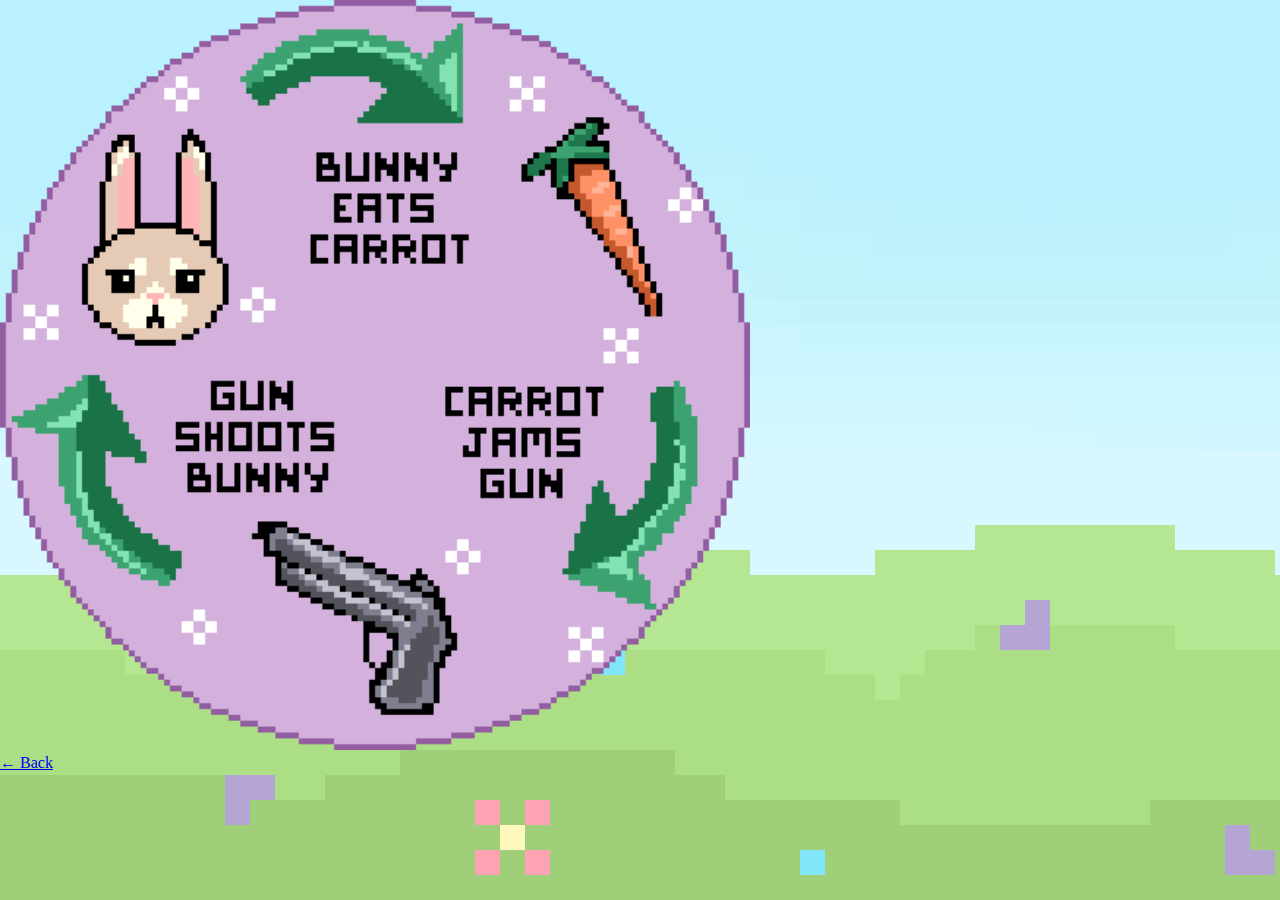
==== instructions.html @ 6e602c23 "instructions page" ====
<!DOCTYPE html>
<html>
<head>
    <meta name="viewport" content="width=device-width, initial-scale=1">
    <title>Bunny, Carrot, Gun</title>
    <link rel="stylesheet" href="style.css">
    <link rel="preconnect" href="https://fonts.googleapis.com">
    <link rel="preconnect" href="https://fonts.gstatic.com" crossorigin>
    <link href="https://fonts.googleapis.com/css2?family=VT323&display=swap" rel="stylesheet">
</head>

<body>
    <div class="instructions">
        <img src="intstructions.gif" width="750" height="auto">
    </div>
    <div class="backbutton">
        <a href="starter.html" id="backhref">← Back</a>
    </div>
</body>
---- style.css ----
body {
    height: 100%;
    margin: 0;
    padding: 0;
    background-image: url("background.GIF");
    background-repeat: no-repeat;
    background-attachment: fixed;
    background-size: cover;
}

.titlepng
{
  align-items: center;
  display: flex;
  justify-content: center;
  background-color: transparent;
  margin-top: -10%;
}
.container
{
  align-items: center;
  display: flex;
  justify-content: center;
  background-color: transparent;
  margin:0 auto;
  margin-top: -5%;

}

.startbutton {
    position: absolute;
    transition: 0.5s;
    background-color: transparent;
    border: none;
    margin-top: -10%;
    max-width: 100%;
    height: auto;
    padding: 10px;


  }

  .startbutton:hover{
    transform: scale(1.1);
  }

  .btn-open {
    position: absolute;
    transition: 0.5s;
    background-color: transparent;
    border: none;
    margin-bottom: -10%; 
    padding: 10px;

  }

  .btn-open:hover{
    transform: scale(1.1);
  }

  .modal{
    align-items: center;
    display: flex;
    justify-content: center;
    background-color: transparent;
    margin:0 auto;
    z-index: 2;
  }

  .instcss{
    position: absolute;
    padding:10px;
    margin-bottom: 15%;

  }

  /*
  .icantdothisanymore{
    opacity: 50%;
    transition: 0.3s;
    background-color: transparent;
    border: none;

  }

  .icantdothisanymore:hover{
    opacity: 100%;
  }
  */

  .overlay {
    position: fixed;
    top: 0;
    bottom: 0;
    left: 0;
    right: 0;
    width: 100%;
    height: 100%;
    background: rgba(0, 0, 0, 0.5);
    backdrop-filter: blur(3px);
    z-index: 1;
  }

  .hidden
  {
    display: none;
  }
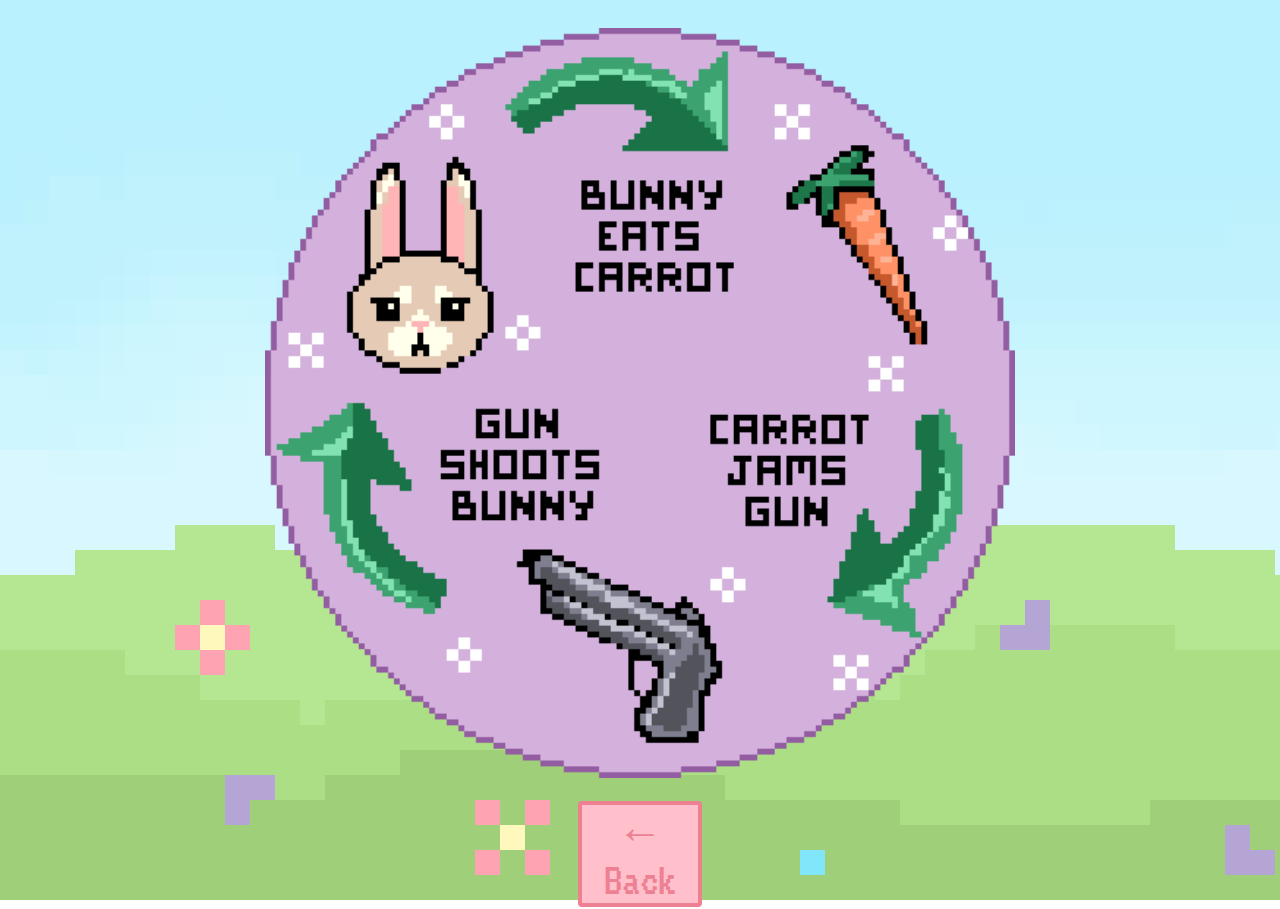
==== commit 067d72ba: "Update instructions.html" ====
--- a/instructions.html
+++ b/instructions.html
@@ -14,6 +14,6 @@
         <img src="intstructions.gif" width="750" height="auto">
     </div>
     <div class="backbutton">
-        <a href="starter.html" id="backhref">← Back</a>
+        <a href="index.html" id="backhref">← Back</a>
     </div>
-</body>+</body>
--- a/style.css
+++ b/style.css
@@ -8,100 +8,70 @@
     background-size: cover;
 }
 
+footer{
+  font-family: 'VT323', monospace;
+  color: #ceffab;
+  text-align: center;
+  font-size: 18px;
+}
 .titlepng
 {
   align-items: center;
   display: flex;
   justify-content: center;
   background-color: transparent;
-  margin-top: -10%;
+  margin-top: -12%;
 }
 .container
 {
-  align-items: center;
-  display: flex;
-  justify-content: center;
-  background-color: transparent;
-  margin:0 auto;
-  margin-top: -5%;
+    display: flex;
+    flex-direction: row;
+    gap: 15vh;
+    position: fixed;
+    top: 50%;
+    left: 50%;
+    transform: translate(-50%, -10%);
 
 }
 
-.startbutton {
-    position: absolute;
+  .instructions{
+    position: fixed;
+    top: 45%;
+    left: 50%;
+    transform: translate(-50%, -50%);
+  }
+
+  #backhref{
+    text-decoration: none;
+    color: #ed8092;
+    background-color: transparent;
+  }
+
+  .frontbuttons{
     transition: 0.5s;
-    background-color: transparent;
-    border: none;
-    margin-top: -10%;
-    max-width: 100%;
-    height: auto;
-    padding: 10px;
+  }
+  .frontbuttons:hover{
+    transform: scale(1.1);
+  }
+  .backbutton{
+    text-align: center;
+    margin: auto;
+    font-family: 'VT323', monospace;
+    font-size: 46px;
+    margin-top: 89vh;
+    text-decoration: none;
+    color: #ed8092;
+    border: 4px;
+    border-radius: 4px;
+    border-style: solid;
+    width: 9vw;
+    background-color: pink;
+    transition: 0.5s;
+  }
 
+  .backbutton:hover{
+    transform: scale(1.1);
 
   }
 
-  .startbutton:hover{
-    transform: scale(1.1);
-  }
-
-  .btn-open {
-    position: absolute;
-    transition: 0.5s;
-    background-color: transparent;
-    border: none;
-    margin-bottom: -10%; 
-    padding: 10px;
-
-  }
-
-  .btn-open:hover{
-    transform: scale(1.1);
-  }
-
-  .modal{
-    align-items: center;
-    display: flex;
-    justify-content: center;
-    background-color: transparent;
-    margin:0 auto;
-    z-index: 2;
-  }
-
-  .instcss{
-    position: absolute;
-    padding:10px;
-    margin-bottom: 15%;
-
-  }
-
-  /*
-  .icantdothisanymore{
-    opacity: 50%;
-    transition: 0.3s;
-    background-color: transparent;
-    border: none;
-
-  }
-
-  .icantdothisanymore:hover{
-    opacity: 100%;
-  }
-  */
-
-  .overlay {
-    position: fixed;
-    top: 0;
-    bottom: 0;
-    left: 0;
-    right: 0;
-    width: 100%;
-    height: 100%;
-    background: rgba(0, 0, 0, 0.5);
-    backdrop-filter: blur(3px);
-    z-index: 1;
-  }
-
-  .hidden
-  {
-    display: none;
-  }
+  
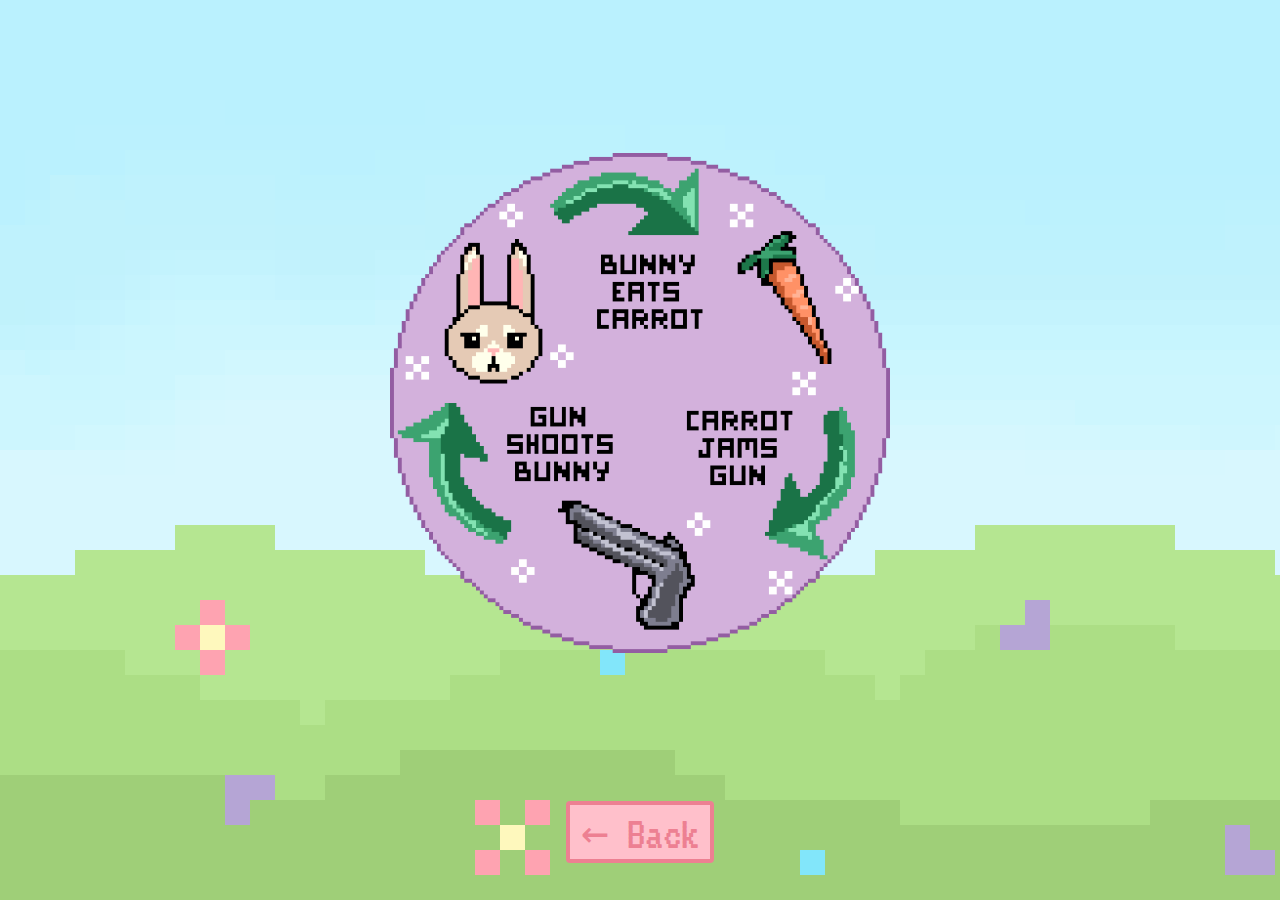
==== commit e06281bb: "perhaps" ====
--- a/instructions.html
+++ b/instructions.html
@@ -11,7 +11,7 @@
 
 <body>
     <div class="instructions">
-        <img src="intstructions.gif" width="750" height="auto">
+        <img src="intstructions.gif" width="500vw" height="auto">
     </div>
     <div class="backbutton">
         <a href="index.html" id="backhref">← Back</a>
--- a/style.css
+++ b/style.css
@@ -8,11 +8,9 @@
     background-size: cover;
 }
 
-footer{
-  font-family: 'VT323', monospace;
-  color: #ceffab;
-  text-align: center;
-  font-size: 18px;
+img{
+  pointer-events: none;
+  user-select: none;
 }
 .titlepng
 {
@@ -20,7 +18,7 @@
   display: flex;
   justify-content: center;
   background-color: transparent;
-  margin-top: -12%;
+  margin: auto;
 }
 .container
 {
@@ -35,7 +33,7 @@
 }
 
   .instructions{
-    position: fixed;
+    position: absolute;
     top: 45%;
     left: 50%;
     transform: translate(-50%, -50%);
@@ -64,7 +62,7 @@
     border: 4px;
     border-radius: 4px;
     border-style: solid;
-    width: 9vw;
+    width: 11vw;
     background-color: pink;
     transition: 0.5s;
   }
@@ -73,5 +71,19 @@
     transform: scale(1.1);
 
   }
+  .footer{
+    font-family: 'VT323', monospace;
+    color: #ceffab;
+    font-size: 18px;
+    position: fixed;
+    bottom: 0%;
+    left: 50%;
+    transform: translate(-50%, -50%);
+  }
+  p{
+    text-align: center;
+    margin:auto;
+
+  }
 
   
